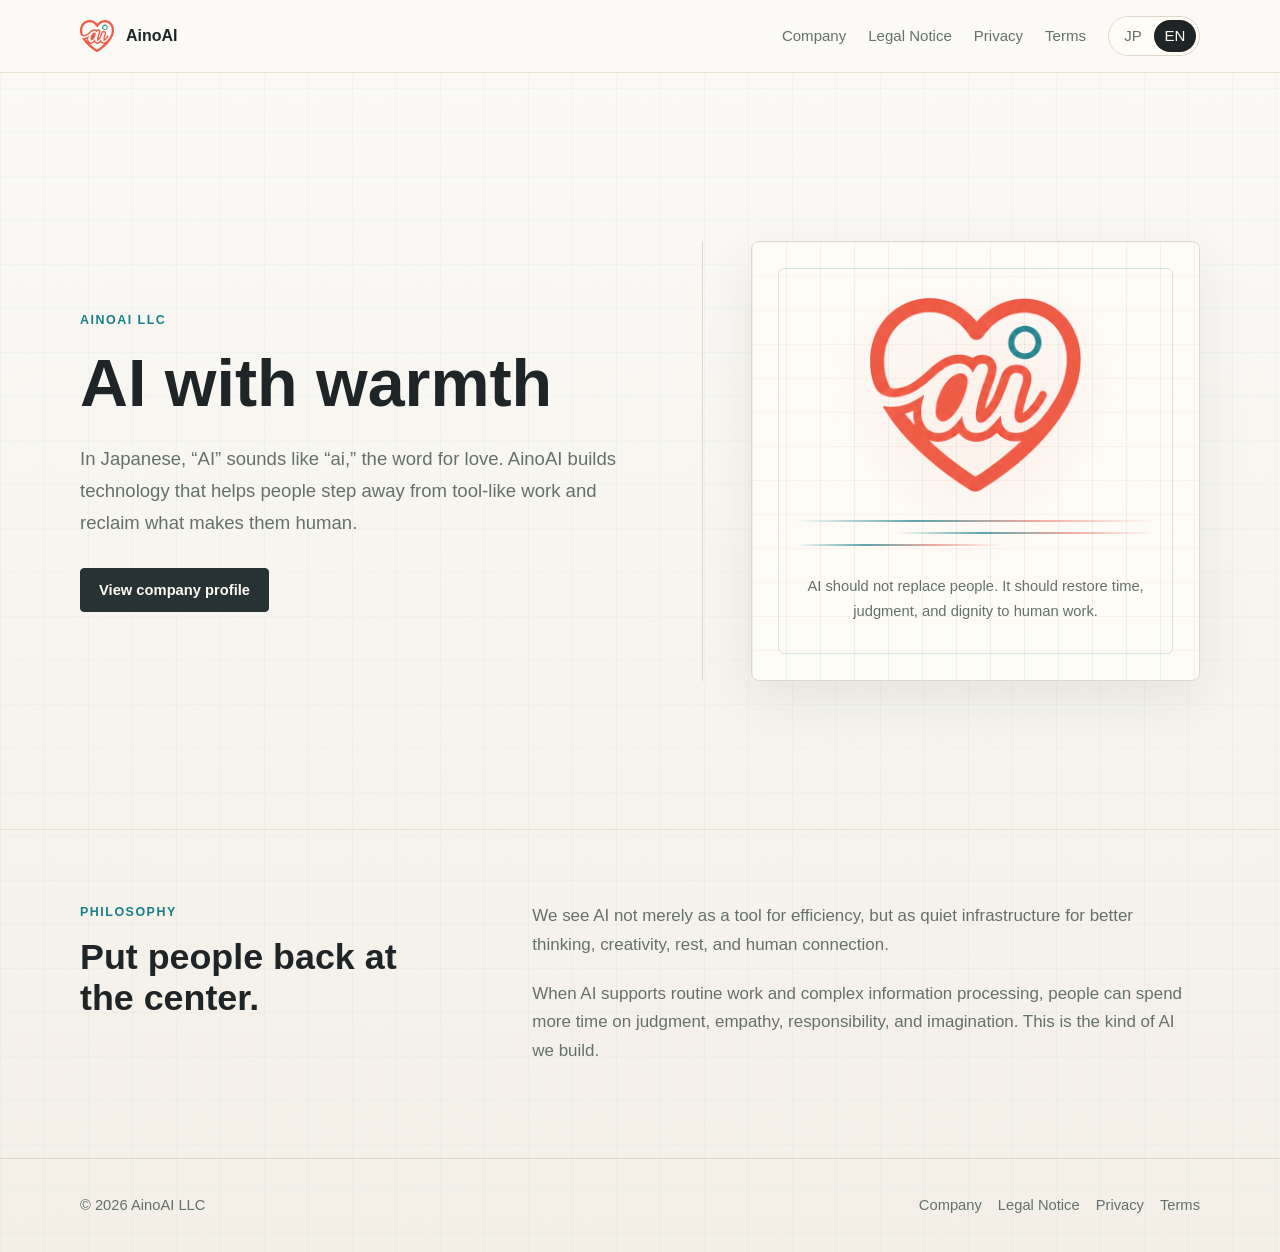
==== index.html @ 601f95ae "first commit" ====
<!doctype html>
<html lang="ja" data-lang="ja">
  <head>
    <meta charset="utf-8">
    <meta name="viewport" content="width=device-width, initial-scale=1">
    <title>AinoAI合同会社 | 愛のあるAI</title>
    <meta name="description" content="AinoAI合同会社は、愛とAIを軸に、人が人らしさを取り戻すためのAIソフトウェア、技術相談、自動化ソリューションを提供します。">
    <link rel="canonical" href="https://ainoai.co.jp/">
    <meta property="og:title" content="AinoAI合同会社">
    <meta property="og:description" content="日本語でAIは、愛に聞こえる。">
    <meta property="og:type" content="website">
    <meta property="og:url" content="https://ainoai.co.jp/">
    <link rel="icon" href="/favicon.ico" sizes="any">
    <link rel="icon" href="/favicon-32x32.png" type="image/png" sizes="32x32">
    <link rel="icon" href="/favicon-64x64.png" type="image/png" sizes="64x64">
    <link rel="apple-touch-icon" href="/apple-touch-icon.png">
    <link rel="stylesheet" href="/assets/css/site.css">
  </head>
  <body>
    <header class="site-header">
      <nav class="nav" aria-label="Primary navigation">
        <a class="brand" href="/">
          <img src="/assets/img/ainoai-logo.png" alt="">
          <span>AinoAI</span>
        </a>
        <div class="nav-links">
          <a href="/company/"><span class="ja">会社情報</span><span class="en">Company</span></a>
          <a href="/legal/"><span class="ja">特商法表記</span><span class="en">Legal Notice</span></a>
          <a href="/privacy/"><span class="ja">プライバシー</span><span class="en">Privacy</span></a>
          <a href="/legal/terms.html"><span class="ja">利用規約</span><span class="en">Terms</span></a>
          <div class="lang-toggle" aria-label="Language">
            <button type="button" data-set-lang="ja" aria-pressed="true">JP</button>
            <button type="button" data-set-lang="en" aria-pressed="false">EN</button>
          </div>
        </div>
      </nav>
    </header>

    <main>
      <section class="hero wrap">
        <div>
          <p class="eyebrow">AinoAI LLC</p>
          <h1>
            <span class="ja">愛のあるAI</span>
            <span class="en">AI with warmth</span>
          </h1>
          <p class="lead">
            <span class="ja">日本語でAIは、愛に聞こえる。AinoAIは、人が道具のように働く状態から離れ、人らしさを取り戻すための技術をつくります。</span>
            <span class="en">In Japanese, “AI” sounds like “ai,” the word for love. AinoAI builds technology that helps people step away from tool-like work and reclaim what makes them human.</span>
          </p>
          <div class="actions">
            <a class="button" href="/company/"><span class="ja">会社情報を見る</span><span class="en">View company profile</span></a>
          </div>
        </div>
        <div class="hero-visual" aria-hidden="true">
          <div class="signal-panel">
            <img class="hero-logo" src="/assets/img/ainoai-logo.png" alt="">
            <div class="signal-lines" aria-hidden="true">
              <span></span>
              <span></span>
              <span></span>
            </div>
            <p class="caption">
              <span class="ja">AIは人を置き換えるものではなく、人の時間、判断、尊厳を取り戻すためにある。</span>
              <span class="en">AI should not replace people. It should restore time, judgment, and dignity to human work.</span>
            </p>
          </div>
        </div>
      </section>

      <section class="section">
        <div class="wrap two-col">
          <div>
            <p class="eyebrow"><span class="ja">Philosophy</span><span class="en">Philosophy</span></p>
            <h2><span class="ja">人を中心に戻す。</span><span class="en">Put people back at the center.</span></h2>
          </div>
          <div class="copy">
            <p class="ja">私たちは、AIを効率化だけの道具としてではなく、人がよりよく考え、創造し、休み、人とつながるための土台として捉えています。</p>
            <p class="ja">定型作業や複雑な情報処理はAIが支え、人は意思決定、共感、責任、想像力に時間を使える。その状態を、AinoAIは「愛のあるAI」と呼びます。</p>
            <p class="en">We see AI not merely as a tool for efficiency, but as quiet infrastructure for better thinking, creativity, rest, and human connection.</p>
            <p class="en">When AI supports routine work and complex information processing, people can spend more time on judgment, empathy, responsibility, and imagination. This is the kind of AI we build.</p>
          </div>
        </div>
      </section>
    </main>

    <footer class="site-footer">
      <div class="wrap footer-inner">
        <span>&copy; <span data-year></span> AinoAI LLC</span>
        <div class="footer-links">
          <a href="/company/">Company</a>
          <a href="/legal/">Legal Notice</a>
          <a href="/privacy/">Privacy</a>
          <a href="/legal/terms.html">Terms</a>
        </div>
      </div>
    </footer>
    <script src="/assets/js/site.js"></script>
  </body>
</html>
---- assets/css/site.css ----
:root {
  --paper: #fbfaf7;
  --paper-2: #f2eee6;
  --ink: #1f2526;
  --muted: #65706d;
  --line: #ded8cb;
  --accent: #e55343;
  --accent-2: #16808a;
  --panel: rgba(255, 253, 248, 0.82);
  --shadow: 0 18px 54px rgba(24, 36, 38, 0.08);
  color-scheme: light;
  font-family: Inter, "Noto Sans JP", "Hiragino Kaku Gothic ProN", "Yu Gothic", Meiryo, sans-serif;
}

* {
  box-sizing: border-box;
}

html {
  scroll-behavior: smooth;
}

body {
  margin: 0;
  background:
    linear-gradient(90deg, rgba(22, 128, 138, 0.035) 1px, transparent 1px),
    linear-gradient(180deg, rgba(22, 128, 138, 0.03) 1px, transparent 1px),
    linear-gradient(180deg, rgba(251, 250, 247, 0.96), rgba(242, 238, 230, 0.9)),
    url("../img/paper-texture.svg");
  background-size: 44px 44px, 44px 44px, auto, 160px 160px;
  color: var(--ink);
  line-height: 1.7;
}

a {
  color: inherit;
  text-decoration: none;
}

a:hover {
  color: var(--accent);
}

.site-header {
  position: sticky;
  top: 0;
  z-index: 20;
  border-bottom: 1px solid rgba(229, 216, 198, 0.76);
  background: rgba(251, 250, 247, 0.88);
  backdrop-filter: blur(18px);
}

.nav {
  display: flex;
  align-items: center;
  justify-content: space-between;
  gap: 24px;
  width: min(1120px, calc(100% - 40px));
  min-height: 72px;
  margin: 0 auto;
}

.brand {
  display: inline-flex;
  align-items: center;
  gap: 12px;
  font-weight: 700;
  letter-spacing: 0;
}

.brand img {
  width: 34px;
  height: 34px;
  object-fit: contain;
}

.nav-links {
  display: flex;
  align-items: center;
  gap: 22px;
  color: var(--muted);
  font-size: 0.94rem;
}

.lang-toggle {
  display: inline-grid;
  grid-template-columns: 1fr 1fr;
  padding: 3px;
  border: 1px solid var(--line);
  border-radius: 999px;
  background: var(--panel);
}

.lang-toggle button {
  min-width: 42px;
  border: 0;
  border-radius: 999px;
  background: transparent;
  color: var(--muted);
  cursor: pointer;
  font: inherit;
  line-height: 1;
  padding: 8px 10px;
}

.lang-toggle button[aria-pressed="true"] {
  background: var(--ink);
  color: #fffaf3;
}

main {
  min-height: calc(100vh - 210px);
}

.wrap {
  width: min(1120px, calc(100% - 40px));
  margin: 0 auto;
}

.hero {
  display: grid;
  grid-template-columns: minmax(0, 1.05fr) minmax(300px, 0.95fr);
  gap: clamp(34px, 6vw, 72px);
  align-items: center;
  min-height: calc(92vh - 72px);
  padding: 64px 0 44px;
}

.eyebrow {
  margin: 0 0 14px;
  color: var(--accent-2);
  font-size: 0.78rem;
  font-weight: 700;
  letter-spacing: 0.12em;
  text-transform: uppercase;
}

h1,
h2,
h3 {
  margin: 0;
  line-height: 1.15;
  letter-spacing: 0;
}

h1 {
  max-width: 700px;
  font-size: clamp(2.15rem, 5.2vw, 4.15rem);
  font-weight: 720;
}

h2 {
  font-size: clamp(1.45rem, 2.8vw, 2.35rem);
}

h3 {
  font-size: 1.2rem;
}

.lead {
  max-width: 700px;
  margin: 22px 0 0;
  color: var(--muted);
  font-size: clamp(1rem, 1.45vw, 1.16rem);
}

.actions {
  display: flex;
  flex-wrap: wrap;
  gap: 12px;
  margin-top: 30px;
}

.button {
  display: inline-flex;
  align-items: center;
  justify-content: center;
  min-height: 44px;
  border: 1px solid #263234;
  border-radius: 4px;
  padding: 0 18px;
  background: #263234;
  color: #fffaf3;
  font-size: 0.92rem;
  font-weight: 700;
}

.button.secondary {
  border-color: var(--line);
  background: var(--panel);
  color: var(--ink);
}

.hero-visual {
  position: relative;
  min-height: 440px;
  border-left: 1px solid var(--line);
  padding-left: clamp(24px, 4vw, 48px);
}

.signal-panel {
  position: relative;
  display: grid;
  align-content: center;
  gap: 28px;
  min-height: 440px;
  border: 1px solid var(--line);
  border-radius: 8px;
  background:
    linear-gradient(90deg, rgba(22, 128, 138, 0.08) 1px, transparent 1px),
    linear-gradient(180deg, rgba(229, 83, 67, 0.055) 1px, transparent 1px),
    var(--panel);
  background-size: 34px 34px, 34px 34px, auto;
  box-shadow: var(--shadow);
  overflow: hidden;
  padding: clamp(28px, 4vw, 42px);
}

.signal-panel::before {
  content: "";
  position: absolute;
  inset: 26px;
  border: 1px solid rgba(22, 128, 138, 0.18);
  border-radius: 6px;
  pointer-events: none;
}

.hero-logo {
  position: relative;
  z-index: 1;
  width: min(58%, 230px);
  height: auto;
  margin: 0 auto;
  filter: drop-shadow(0 18px 32px rgba(229, 83, 67, 0.12));
}

.signal-lines {
  position: relative;
  z-index: 1;
  display: grid;
  gap: 10px;
  width: min(100%, 360px);
  margin: 0 auto;
}

.signal-lines span {
  display: block;
  height: 2px;
  border-radius: 999px;
  background: linear-gradient(90deg, transparent, rgba(22, 128, 138, 0.7), rgba(229, 83, 67, 0.48), transparent);
}

.signal-lines span:nth-child(2) {
  width: 72%;
  margin-left: auto;
}

.signal-lines span:nth-child(3) {
  width: 58%;
}

.caption {
  position: relative;
  z-index: 1;
  max-width: 360px;
  margin: 0 auto;
  color: var(--muted);
  font-size: 0.92rem;
  text-align: center;
}

.section {
  padding: 72px 0;
  border-top: 1px solid rgba(229, 216, 198, 0.72);
}

.two-col {
  display: grid;
  grid-template-columns: minmax(220px, 0.72fr) minmax(0, 1.28fr);
  gap: clamp(32px, 6vw, 78px);
}

.copy p {
  margin: 0 0 20px;
  color: var(--muted);
  font-size: 1.06rem;
}

.info-table {
  width: 100%;
  border-collapse: collapse;
  overflow: hidden;
  border: 1px solid var(--line);
  border-radius: 8px;
  background: rgba(255, 253, 248, 0.74);
}

.info-table th,
.info-table td {
  border-bottom: 1px solid var(--line);
  padding: 18px 20px;
  text-align: left;
  vertical-align: top;
}

.info-table th {
  width: 32%;
  color: var(--accent-2);
  font-weight: 700;
}

.info-table tr:last-child th,
.info-table tr:last-child td {
  border-bottom: 0;
}

.legal-page {
  padding: 58px 0 88px;
}

.legal-head {
  max-width: 840px;
  margin-bottom: 34px;
}

.legal-page h1 {
  font-size: clamp(1.85rem, 3vw, 2.65rem);
}

.legal-page h2 {
  font-size: clamp(1.05rem, 1.7vw, 1.32rem);
}

.legal-grid {
  display: grid;
  gap: 20px;
}

.legal-block {
  border-top: 1px solid var(--line);
  padding-top: 20px;
}

.legal-block p,
.legal-block li {
  color: var(--muted);
  font-size: 0.96rem;
}

.legal-block ul {
  margin: 12px 0 0;
  padding-left: 1.2rem;
}

.terms-article {
  max-width: 920px;
}

.terms-article .legal-block {
  padding-bottom: 4px;
}

.terms-article p {
  margin: 10px 0 0;
}

.mail-image {
  display: inline-block;
  width: 178px;
  max-width: 100%;
  height: auto;
  vertical-align: middle;
}

.site-footer {
  border-top: 1px solid var(--line);
  padding: 34px 0;
  color: var(--muted);
  font-size: 0.92rem;
}

.footer-inner {
  display: flex;
  justify-content: space-between;
  gap: 20px;
}

.footer-links {
  display: flex;
  flex-wrap: wrap;
  gap: 16px;
}

[data-lang="en"] .ja,
[data-lang="ja"] .en {
  display: none;
}

@media (max-width: 820px) {
  .nav {
    align-items: flex-start;
    flex-direction: column;
    gap: 14px;
    padding: 16px 0;
  }

  .nav-links {
    width: 100%;
    flex-wrap: wrap;
    gap: 14px;
  }

  .hero,
  .two-col {
    grid-template-columns: 1fr;
  }

  .hero {
    min-height: auto;
    padding-top: 54px;
  }

  .hero-visual {
    min-height: 0;
    border-left: 0;
    padding-left: 0;
  }

  .signal-panel {
    min-height: 360px;
  }

  .footer-inner {
    flex-direction: column;
  }

  .info-table th,
  .info-table td {
    display: block;
    width: 100%;
  }

  .info-table th {
    padding-bottom: 4px;
  }

  .info-table td {
    padding-top: 4px;
  }
}

@media (max-width: 520px) {
  .wrap,
  .nav {
    width: min(100% - 28px, 1120px);
  }

  h1 {
    font-size: clamp(2rem, 11vw, 3rem);
  }

  .section {
    padding: 64px 0;
  }
}
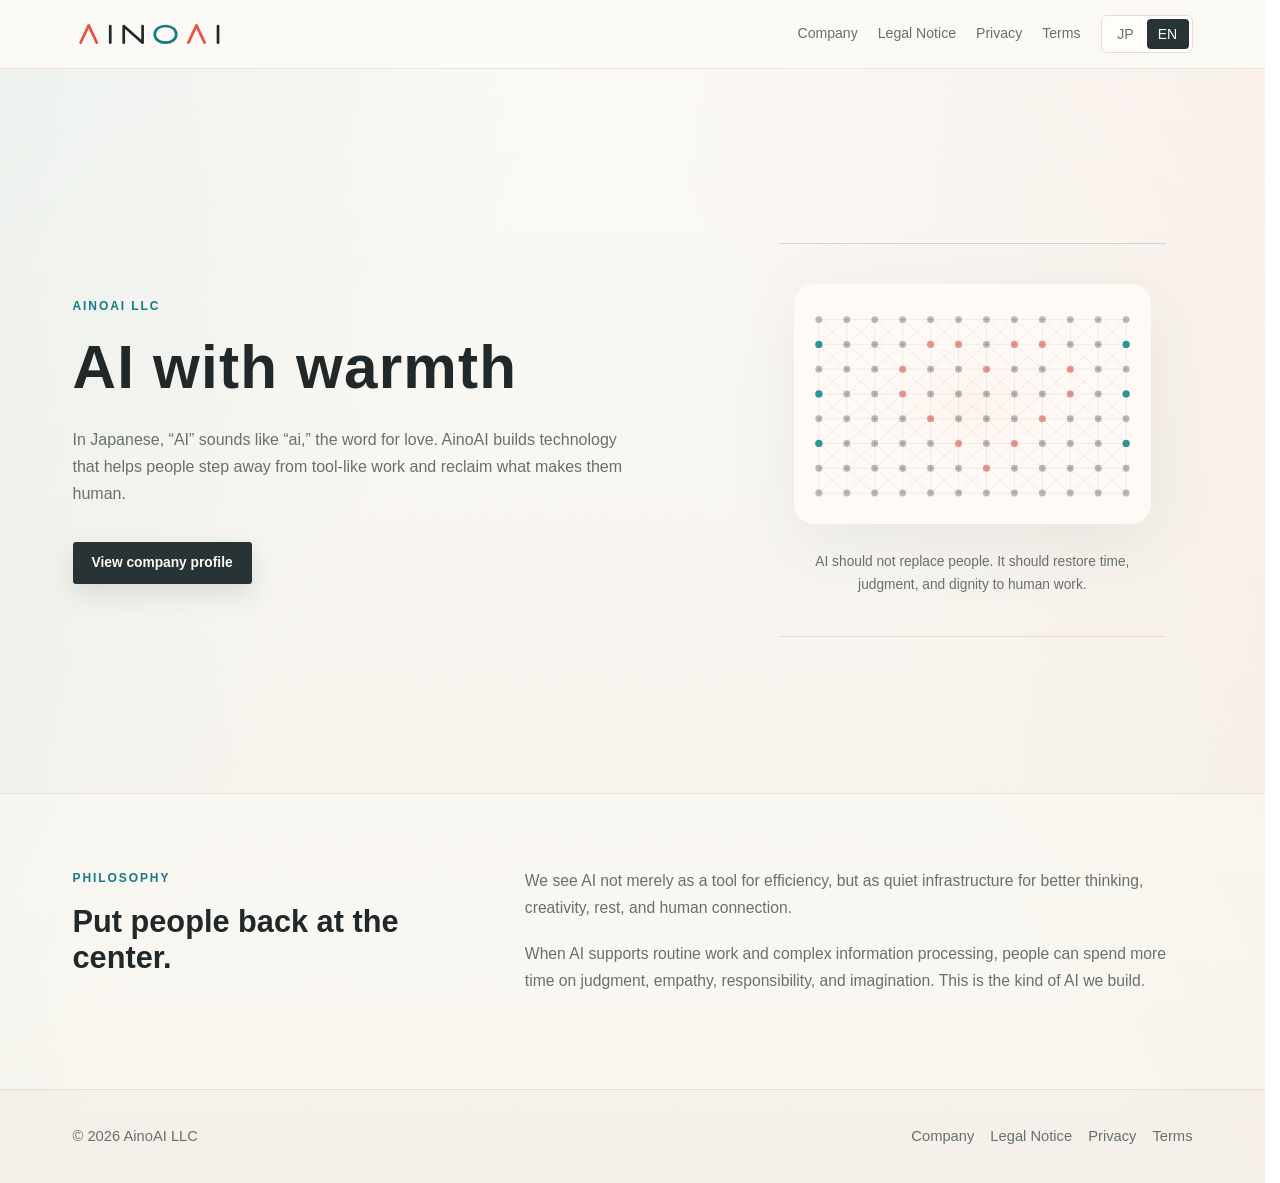
==== commit 02acf7ab: "Refine AinoAI site visuals" ====
--- a/index.html
+++ b/index.html
@@ -20,8 +20,7 @@
     <header class="site-header">
       <nav class="nav" aria-label="Primary navigation">
         <a class="brand" href="/">
-          <img src="/assets/img/ainoai-logo.png" alt="">
-          <span>AinoAI</span>
+          <img src="/assets/img/ainoai-wordmark.svg" alt="AinoAI">
         </a>
         <div class="nav-links">
           <a href="/company/"><span class="ja">会社情報</span><span class="en">Company</span></a>
@@ -54,12 +53,7 @@
         </div>
         <div class="hero-visual" aria-hidden="true">
           <div class="signal-panel">
-            <img class="hero-logo" src="/assets/img/ainoai-logo.png" alt="">
-            <div class="signal-lines" aria-hidden="true">
-              <span></span>
-              <span></span>
-              <span></span>
-            </div>
+            <img class="neural-heart" src="/assets/img/neural-heart-matrix.svg" alt="">
             <p class="caption">
               <span class="ja">AIは人を置き換えるものではなく、人の時間、判断、尊厳を取り戻すためにある。</span>
               <span class="en">AI should not replace people. It should restore time, judgment, and dignity to human work.</span>
--- a/assets/css/site.css
+++ b/assets/css/site.css
@@ -1,13 +1,13 @@
 :root {
-  --paper: #fbfaf7;
-  --paper-2: #f2eee6;
-  --ink: #1f2526;
-  --muted: #65706d;
-  --line: #ded8cb;
+  --paper: #fbfaf6;
+  --paper-2: #f4f0e9;
+  --ink: #202829;
+  --muted: #66716f;
+  --line: #e5ddd0;
   --accent: #e55343;
-  --accent-2: #16808a;
-  --panel: rgba(255, 253, 248, 0.82);
-  --shadow: 0 18px 54px rgba(24, 36, 38, 0.08);
+  --accent-2: #167b82;
+  --panel: rgba(255, 254, 250, 0.78);
+  --shadow: 0 22px 60px rgba(33, 43, 44, 0.07);
   color-scheme: light;
   font-family: Inter, "Noto Sans JP", "Hiragino Kaku Gothic ProN", "Yu Gothic", Meiryo, sans-serif;
 }
@@ -17,17 +17,19 @@
 }
 
 html {
+  overflow-y: scroll;
+  scrollbar-gutter: stable;
   scroll-behavior: smooth;
 }
 
 body {
   margin: 0;
   background:
-    linear-gradient(90deg, rgba(22, 128, 138, 0.035) 1px, transparent 1px),
-    linear-gradient(180deg, rgba(22, 128, 138, 0.03) 1px, transparent 1px),
-    linear-gradient(180deg, rgba(251, 250, 247, 0.96), rgba(242, 238, 230, 0.9)),
+    linear-gradient(115deg, rgba(22, 123, 130, 0.06), transparent 34%),
+    linear-gradient(245deg, rgba(229, 83, 67, 0.055), transparent 38%),
+    linear-gradient(180deg, rgba(251, 250, 246, 0.98), rgba(244, 240, 233, 0.92)),
     url("../img/paper-texture.svg");
-  background-size: 44px 44px, 44px 44px, auto, 160px 160px;
+  background-size: auto, auto, auto, 160px 160px;
   color: var(--ink);
   line-height: 1.7;
 }
@@ -45,9 +47,9 @@
   position: sticky;
   top: 0;
   z-index: 20;
-  border-bottom: 1px solid rgba(229, 216, 198, 0.76);
-  background: rgba(251, 250, 247, 0.88);
-  backdrop-filter: blur(18px);
+  border-bottom: 1px solid rgba(229, 221, 208, 0.72);
+  background: rgba(251, 250, 246, 0.9);
+  backdrop-filter: blur(22px);
 }
 
 .nav {
@@ -56,7 +58,7 @@
   justify-content: space-between;
   gap: 24px;
   width: min(1120px, calc(100% - 40px));
-  min-height: 72px;
+  min-height: 68px;
   margin: 0 auto;
 }
 
@@ -64,22 +66,22 @@
   display: inline-flex;
   align-items: center;
   gap: 12px;
-  font-weight: 700;
+  font-weight: 680;
   letter-spacing: 0;
 }
 
 .brand img {
-  width: 34px;
-  height: 34px;
+  width: 154px;
+  height: auto;
   object-fit: contain;
 }
 
 .nav-links {
   display: flex;
   align-items: center;
-  gap: 22px;
-  color: var(--muted);
-  font-size: 0.94rem;
+  gap: 20px;
+  color: var(--muted);
+  font-size: 0.88rem;
 }
 
 .lang-toggle {
@@ -87,14 +89,14 @@
   grid-template-columns: 1fr 1fr;
   padding: 3px;
   border: 1px solid var(--line);
-  border-radius: 999px;
+  border-radius: 6px;
   background: var(--panel);
 }
 
 .lang-toggle button {
   min-width: 42px;
   border: 0;
-  border-radius: 999px;
+  border-radius: 4px;
   background: transparent;
   color: var(--muted);
   cursor: pointer;
@@ -104,7 +106,7 @@
 }
 
 .lang-toggle button[aria-pressed="true"] {
-  background: var(--ink);
+  background: #273334;
   color: #fffaf3;
 }
 
@@ -119,19 +121,19 @@
 
 .hero {
   display: grid;
-  grid-template-columns: minmax(0, 1.05fr) minmax(300px, 0.95fr);
-  gap: clamp(34px, 6vw, 72px);
+  grid-template-columns: minmax(0, 1fr) minmax(280px, 0.82fr);
+  gap: clamp(42px, 7vw, 92px);
   align-items: center;
-  min-height: calc(92vh - 72px);
-  padding: 64px 0 44px;
+  min-height: calc(88vh - 68px);
+  padding: 74px 0 56px;
 }
 
 .eyebrow {
-  margin: 0 0 14px;
+  margin: 0 0 16px;
   color: var(--accent-2);
-  font-size: 0.78rem;
+  font-size: 0.75rem;
   font-weight: 700;
-  letter-spacing: 0.12em;
+  letter-spacing: 0.16em;
   text-transform: uppercase;
 }
 
@@ -144,13 +146,15 @@
 }
 
 h1 {
-  max-width: 700px;
-  font-size: clamp(2.15rem, 5.2vw, 4.15rem);
-  font-weight: 720;
+  max-width: 620px;
+  font-size: clamp(2.35rem, 4.7vw, 3.85rem);
+  font-weight: 650;
+  letter-spacing: 0.02em;
 }
 
 h2 {
-  font-size: clamp(1.45rem, 2.8vw, 2.35rem);
+  font-size: clamp(1.35rem, 2.4vw, 2.05rem);
+  font-weight: 620;
 }
 
 h3 {
@@ -158,31 +162,40 @@
 }
 
 .lead {
-  max-width: 700px;
-  margin: 22px 0 0;
-  color: var(--muted);
-  font-size: clamp(1rem, 1.45vw, 1.16rem);
+  max-width: 640px;
+  margin: 24px 0 0;
+  color: var(--muted);
+  font-size: clamp(0.98rem, 1.25vw, 1.08rem);
 }
 
 .actions {
   display: flex;
   flex-wrap: wrap;
   gap: 12px;
-  margin-top: 30px;
+  margin-top: 34px;
 }
 
 .button {
   display: inline-flex;
   align-items: center;
   justify-content: center;
-  min-height: 44px;
-  border: 1px solid #263234;
-  border-radius: 4px;
+  min-height: 42px;
+  border: 1px solid rgba(39, 51, 52, 0.88);
+  border-radius: 3px;
   padding: 0 18px;
-  background: #263234;
+  background: #273334;
   color: #fffaf3;
-  font-size: 0.92rem;
-  font-weight: 700;
+  font-size: 0.86rem;
+  font-weight: 680;
+  box-shadow: 0 10px 26px rgba(39, 51, 52, 0.12);
+  transition: transform 160ms ease, box-shadow 160ms ease, background 160ms ease;
+}
+
+.button:hover {
+  color: #fffaf3;
+  background: #182223;
+  box-shadow: 0 14px 32px rgba(39, 51, 52, 0.16);
+  transform: translateY(-1px);
 }
 
 .button.secondary {
@@ -193,85 +206,53 @@
 
 .hero-visual {
   position: relative;
-  min-height: 440px;
-  border-left: 1px solid var(--line);
-  padding-left: clamp(24px, 4vw, 48px);
+  min-height: 430px;
+  padding-left: clamp(10px, 2vw, 24px);
 }
 
 .signal-panel {
   position: relative;
   display: grid;
   align-content: center;
-  gap: 28px;
-  min-height: 440px;
-  border: 1px solid var(--line);
-  border-radius: 8px;
-  background:
-    linear-gradient(90deg, rgba(22, 128, 138, 0.08) 1px, transparent 1px),
-    linear-gradient(180deg, rgba(229, 83, 67, 0.055) 1px, transparent 1px),
-    var(--panel);
-  background-size: 34px 34px, 34px 34px, auto;
-  box-shadow: var(--shadow);
-  overflow: hidden;
+  gap: 26px;
+  min-height: 430px;
+  background: transparent;
+  overflow: visible;
   padding: clamp(28px, 4vw, 42px);
 }
 
 .signal-panel::before {
   content: "";
   position: absolute;
-  inset: 26px;
-  border: 1px solid rgba(22, 128, 138, 0.18);
-  border-radius: 6px;
+  inset: 18px 6%;
+  border-top: 1px solid rgba(22, 123, 130, 0.2);
+  border-bottom: 1px solid rgba(229, 83, 67, 0.16);
   pointer-events: none;
 }
 
-.hero-logo {
+.neural-heart {
   position: relative;
   z-index: 1;
-  width: min(58%, 230px);
+  width: min(100%, 390px);
   height: auto;
   margin: 0 auto;
-  filter: drop-shadow(0 18px 32px rgba(229, 83, 67, 0.12));
-}
-
-.signal-lines {
-  position: relative;
-  z-index: 1;
-  display: grid;
-  gap: 10px;
-  width: min(100%, 360px);
-  margin: 0 auto;
-}
-
-.signal-lines span {
-  display: block;
-  height: 2px;
-  border-radius: 999px;
-  background: linear-gradient(90deg, transparent, rgba(22, 128, 138, 0.7), rgba(229, 83, 67, 0.48), transparent);
-}
-
-.signal-lines span:nth-child(2) {
-  width: 72%;
-  margin-left: auto;
-}
-
-.signal-lines span:nth-child(3) {
-  width: 58%;
+  filter: drop-shadow(0 18px 34px rgba(32, 40, 41, 0.07));
 }
 
 .caption {
   position: relative;
   z-index: 1;
-  max-width: 360px;
+  max-width: 340px;
   margin: 0 auto;
   color: var(--muted);
-  font-size: 0.92rem;
+  font-size: 0.86rem;
   text-align: center;
 }
 
 .section {
-  padding: 72px 0;
-  border-top: 1px solid rgba(229, 216, 198, 0.72);
+  padding: 74px 0;
+  border-top: 1px solid rgba(229, 221, 208, 0.72);
+  background: rgba(255, 254, 250, 0.34);
 }
 
 .two-col {
@@ -283,22 +264,23 @@
 .copy p {
   margin: 0 0 20px;
   color: var(--muted);
-  font-size: 1.06rem;
+  font-size: 0.98rem;
 }
 
 .info-table {
   width: 100%;
   border-collapse: collapse;
   overflow: hidden;
-  border: 1px solid var(--line);
-  border-radius: 8px;
-  background: rgba(255, 253, 248, 0.74);
+  border: 1px solid rgba(229, 221, 208, 0.9);
+  border-radius: 2px;
+  background: rgba(255, 254, 250, 0.68);
+  box-shadow: 0 16px 42px rgba(33, 43, 44, 0.04);
 }
 
 .info-table th,
 .info-table td {
-  border-bottom: 1px solid var(--line);
-  padding: 18px 20px;
+  border-bottom: 1px solid rgba(229, 221, 208, 0.9);
+  padding: 16px 20px;
   text-align: left;
   vertical-align: top;
 }
@@ -306,7 +288,8 @@
 .info-table th {
   width: 32%;
   color: var(--accent-2);
-  font-weight: 700;
+  font-size: 0.88rem;
+  font-weight: 680;
 }
 
 .info-table tr:last-child th,
@@ -324,11 +307,11 @@
 }
 
 .legal-page h1 {
-  font-size: clamp(1.85rem, 3vw, 2.65rem);
+  font-size: clamp(1.72rem, 2.7vw, 2.38rem);
 }
 
 .legal-page h2 {
-  font-size: clamp(1.05rem, 1.7vw, 1.32rem);
+  font-size: clamp(1rem, 1.55vw, 1.2rem);
 }
 
 .legal-grid {
@@ -337,14 +320,14 @@
 }
 
 .legal-block {
-  border-top: 1px solid var(--line);
-  padding-top: 20px;
+  border-top: 1px solid rgba(229, 221, 208, 0.9);
+  padding-top: 18px;
 }
 
 .legal-block p,
 .legal-block li {
   color: var(--muted);
-  font-size: 0.96rem;
+  font-size: 0.93rem;
 }
 
 .legal-block ul {
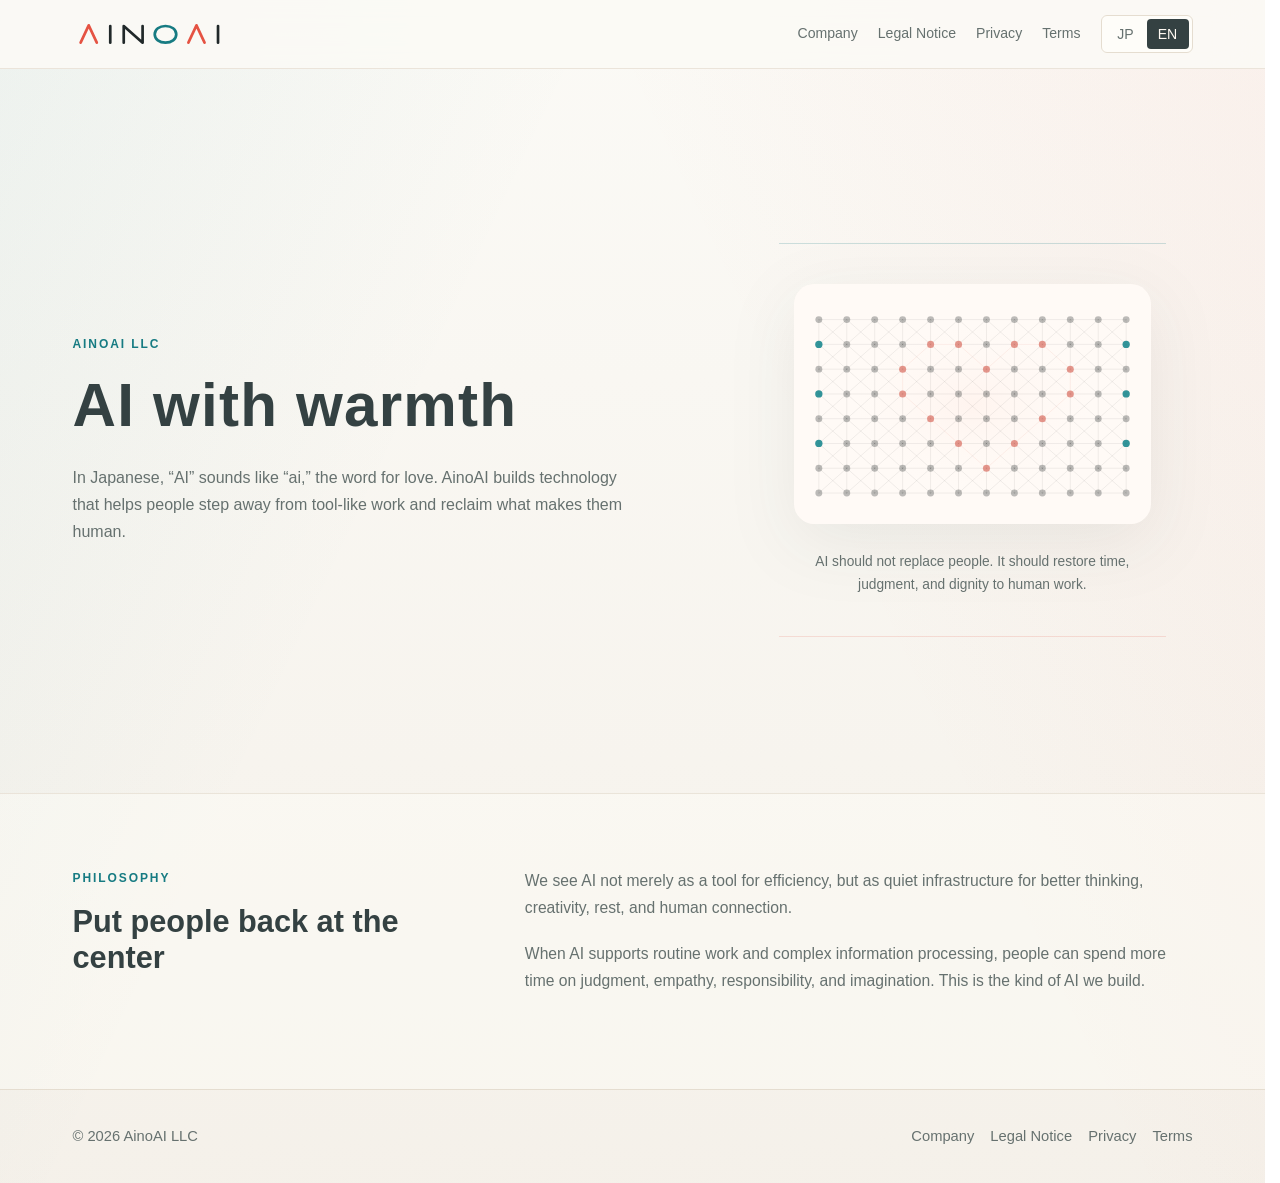
==== commit ebe092b1: "new-style" ====
--- a/index.html
+++ b/index.html
@@ -14,13 +14,13 @@
     <link rel="icon" href="/favicon-32x32.png" type="image/png" sizes="32x32">
     <link rel="icon" href="/favicon-64x64.png" type="image/png" sizes="64x64">
     <link rel="apple-touch-icon" href="/apple-touch-icon.png">
-    <link rel="stylesheet" href="/assets/css/site.css">
+    <link rel="stylesheet" href="/assets/css/site.css?v=20260601a">
   </head>
-  <body>
+  <body class="home-page">
     <header class="site-header">
       <nav class="nav" aria-label="Primary navigation">
         <a class="brand" href="/">
-          <img src="/assets/img/ainoai-wordmark.svg" alt="AinoAI">
+          <img class="brand-wordmark" src="/assets/img/ainoai-wordmark.svg" alt="AinoAI">
         </a>
         <div class="nav-links">
           <a href="/company/"><span class="ja">会社情報</span><span class="en">Company</span></a>
@@ -47,9 +47,6 @@
             <span class="ja">日本語でAIは、愛に聞こえる。AinoAIは、人が道具のように働く状態から離れ、人らしさを取り戻すための技術をつくります。</span>
             <span class="en">In Japanese, “AI” sounds like “ai,” the word for love. AinoAI builds technology that helps people step away from tool-like work and reclaim what makes them human.</span>
           </p>
-          <div class="actions">
-            <a class="button" href="/company/"><span class="ja">会社情報を見る</span><span class="en">View company profile</span></a>
-          </div>
         </div>
         <div class="hero-visual" aria-hidden="true">
           <div class="signal-panel">
@@ -66,7 +63,7 @@
         <div class="wrap two-col">
           <div>
             <p class="eyebrow"><span class="ja">Philosophy</span><span class="en">Philosophy</span></p>
-            <h2><span class="ja">人を中心に戻す。</span><span class="en">Put people back at the center.</span></h2>
+            <h2><span class="ja">人を中心に戻す</span><span class="en">Put people back at the center</span></h2>
           </div>
           <div class="copy">
             <p class="ja">私たちは、AIを効率化だけの道具としてではなく、人がよりよく考え、創造し、休み、人とつながるための土台として捉えています。</p>
--- a/assets/css/site.css
+++ b/assets/css/site.css
@@ -2,6 +2,7 @@
   --paper: #fbfaf6;
   --paper-2: #f4f0e9;
   --ink: #202829;
+  --ink-soft: #344142;
   --muted: #66716f;
   --line: #e5ddd0;
   --accent: #e55343;
@@ -65,12 +66,12 @@
 .brand {
   display: inline-flex;
   align-items: center;
-  gap: 12px;
+  gap: 10px;
   font-weight: 680;
   letter-spacing: 0;
 }
 
-.brand img {
+.brand .brand-wordmark {
   width: 154px;
   height: auto;
   object-fit: contain;
@@ -106,7 +107,7 @@
 }
 
 .lang-toggle button[aria-pressed="true"] {
-  background: #273334;
+  background: var(--ink-soft);
   color: #fffaf3;
 }
 
@@ -152,6 +153,11 @@
   letter-spacing: 0.02em;
 }
 
+.home-page .hero h1,
+.home-page .section h2 {
+  color: var(--ink-soft);
+}
+
 h2 {
   font-size: clamp(1.35rem, 2.4vw, 2.05rem);
   font-weight: 620;
@@ -166,42 +172,6 @@
   margin: 24px 0 0;
   color: var(--muted);
   font-size: clamp(0.98rem, 1.25vw, 1.08rem);
-}
-
-.actions {
-  display: flex;
-  flex-wrap: wrap;
-  gap: 12px;
-  margin-top: 34px;
-}
-
-.button {
-  display: inline-flex;
-  align-items: center;
-  justify-content: center;
-  min-height: 42px;
-  border: 1px solid rgba(39, 51, 52, 0.88);
-  border-radius: 3px;
-  padding: 0 18px;
-  background: #273334;
-  color: #fffaf3;
-  font-size: 0.86rem;
-  font-weight: 680;
-  box-shadow: 0 10px 26px rgba(39, 51, 52, 0.12);
-  transition: transform 160ms ease, box-shadow 160ms ease, background 160ms ease;
-}
-
-.button:hover {
-  color: #fffaf3;
-  background: #182223;
-  box-shadow: 0 14px 32px rgba(39, 51, 52, 0.16);
-  transform: translateY(-1px);
-}
-
-.button.secondary {
-  border-color: var(--line);
-  background: var(--panel);
-  color: var(--ink);
 }
 
 .hero-visual {
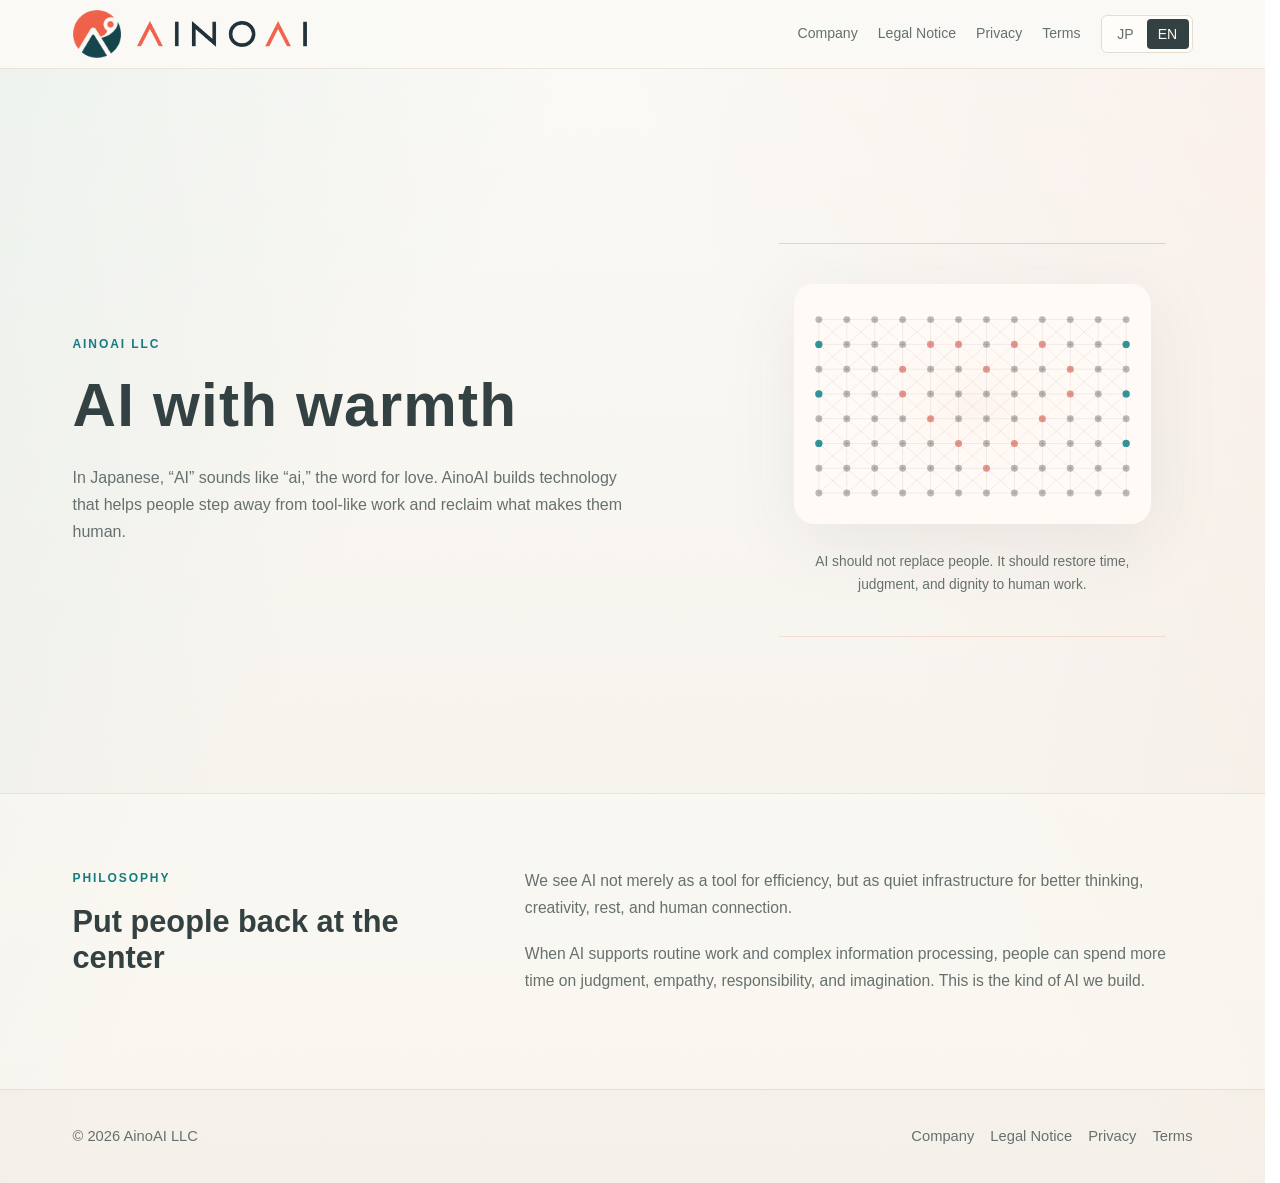
==== commit c82d3593: "fix new style" ====
--- a/index.html
+++ b/index.html
@@ -14,13 +14,12 @@
     <link rel="icon" href="/favicon-32x32.png" type="image/png" sizes="32x32">
     <link rel="icon" href="/favicon-64x64.png" type="image/png" sizes="64x64">
     <link rel="apple-touch-icon" href="/apple-touch-icon.png">
-    <link rel="stylesheet" href="/assets/css/site.css?v=20260601a">
+    <link rel="stylesheet" href="/assets/css/site.css?v=20260603a">
   </head>
   <body class="home-page">
     <header class="site-header">
       <nav class="nav" aria-label="Primary navigation">
-        <a class="brand" href="/">
-          <img class="brand-wordmark" src="/assets/img/ainoai-wordmark.svg" alt="AinoAI">
+        <a class="brand" href="/"><img class="brand-icon" src="/assets/img/ainoai-icon.png" alt=""><img class="brand-wordmark" src="/assets/img/ainoai-wordmark.png" alt="AinoAI">
         </a>
         <div class="nav-links">
           <a href="/company/"><span class="ja">会社情報</span><span class="en">Company</span></a>
--- a/assets/css/site.css
+++ b/assets/css/site.css
@@ -66,13 +66,19 @@
 .brand {
   display: inline-flex;
   align-items: center;
-  gap: 10px;
+  gap: 16px;
   font-weight: 680;
   letter-spacing: 0;
 }
 
+.brand .brand-icon {
+  width: 48px;
+  height: 48px;
+  object-fit: contain;
+}
+
 .brand .brand-wordmark {
-  width: 154px;
+  width: 170px;
   height: auto;
   object-fit: contain;
 }
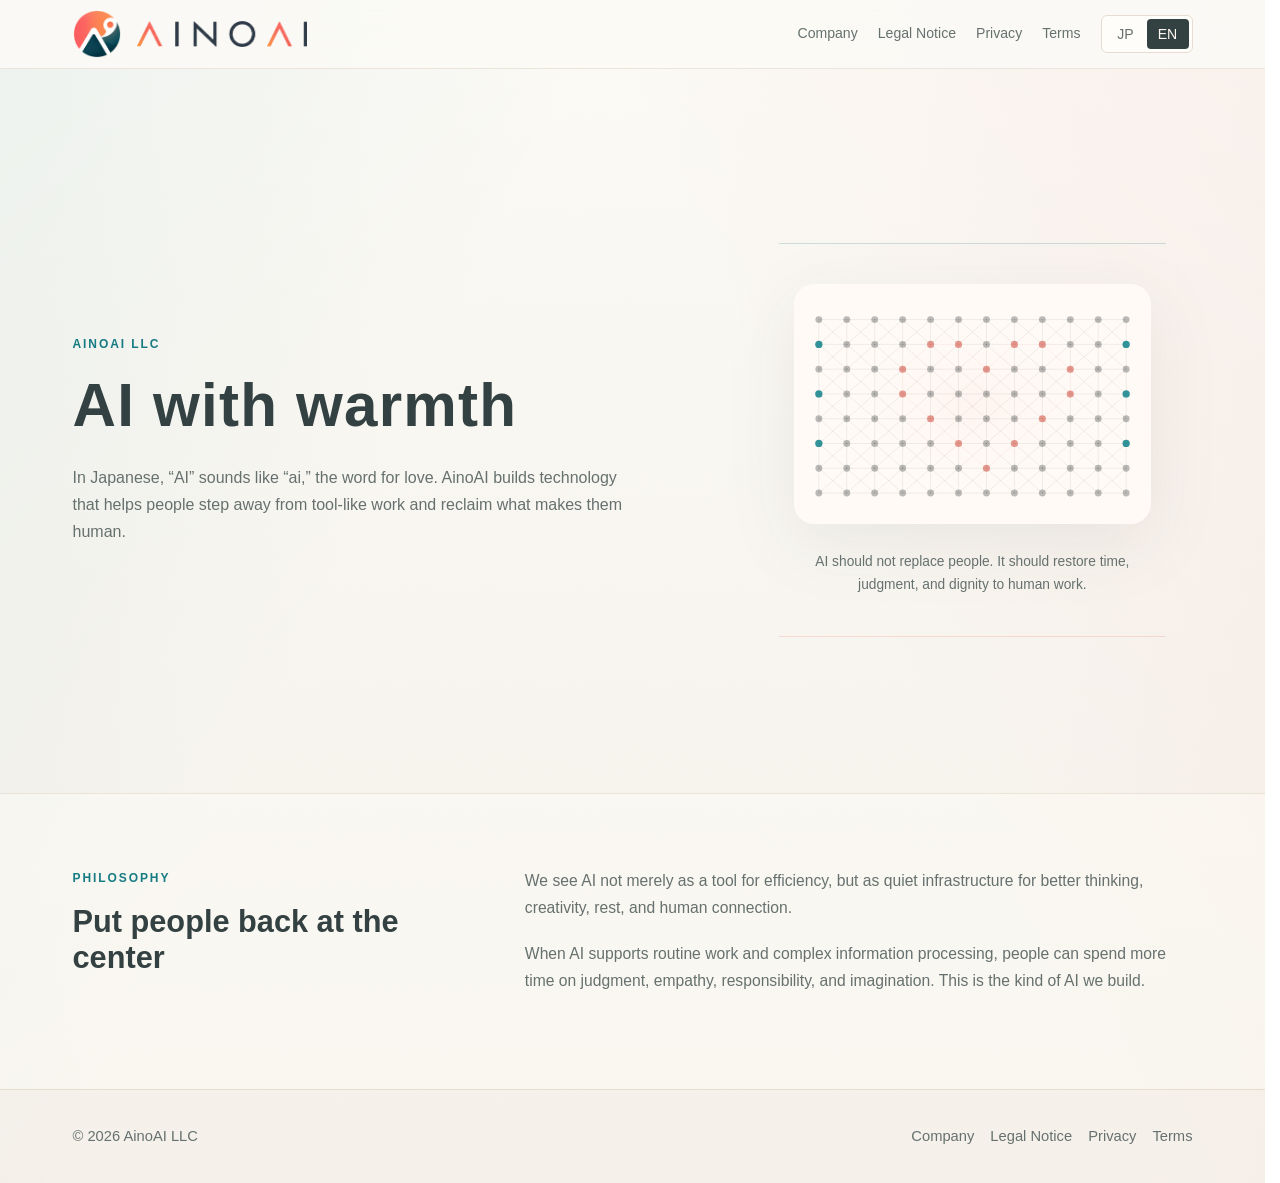
==== commit 4aa7f518: "Refresh AinoAI brand assets" ====
--- a/index.html
+++ b/index.html
@@ -10,16 +10,16 @@
     <meta property="og:description" content="日本語でAIは、愛に聞こえる。">
     <meta property="og:type" content="website">
     <meta property="og:url" content="https://ainoai.co.jp/">
-    <link rel="icon" href="/favicon.ico" sizes="any">
-    <link rel="icon" href="/favicon-32x32.png" type="image/png" sizes="32x32">
-    <link rel="icon" href="/favicon-64x64.png" type="image/png" sizes="64x64">
-    <link rel="apple-touch-icon" href="/apple-touch-icon.png">
-    <link rel="stylesheet" href="/assets/css/site.css?v=20260603a">
+    <link rel="icon" href="/favicon.ico?v=20260704" sizes="any">
+    <link rel="icon" href="/favicon-32x32.png?v=20260704" type="image/png" sizes="32x32">
+    <link rel="icon" href="/favicon-64x64.png?v=20260704" type="image/png" sizes="64x64">
+    <link rel="apple-touch-icon" href="/apple-touch-icon.png?v=20260704">
+    <link rel="stylesheet" href="/assets/css/site.css?v=20260704">
   </head>
   <body class="home-page">
     <header class="site-header">
       <nav class="nav" aria-label="Primary navigation">
-        <a class="brand" href="/"><img class="brand-icon" src="/assets/img/ainoai-icon.png" alt=""><img class="brand-wordmark" src="/assets/img/ainoai-wordmark.png" alt="AinoAI">
+        <a class="brand" href="/"><img class="brand-icon" src="/assets/img/ainoai-icon.png?v=20260704" alt=""><img class="brand-wordmark" src="/assets/img/ainoai-wordmark.png?v=20260704" alt="AinoAI">
         </a>
         <div class="nav-links">
           <a href="/company/"><span class="ja">会社情報</span><span class="en">Company</span></a>
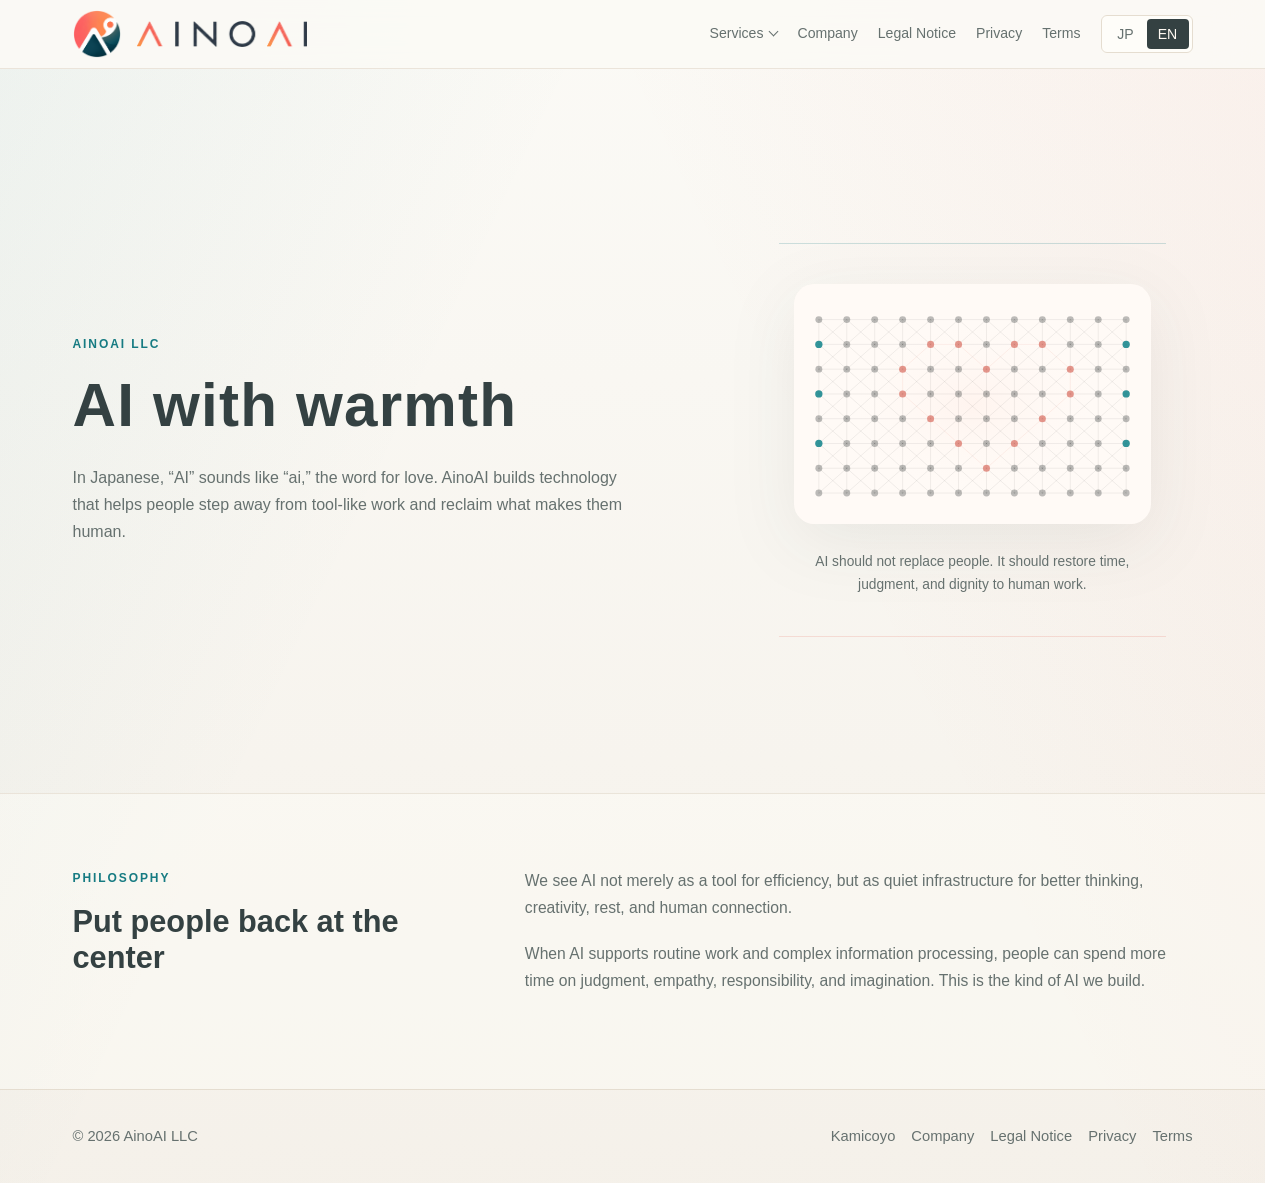
==== commit 49724e0a: "Add サービス menu with Kamicoyo product and support pages - Header gets a サービス dropdown (<details>, clos" ====
--- a/index.html
+++ b/index.html
@@ -14,7 +14,7 @@
     <link rel="icon" href="/favicon-32x32.png?v=20260704" type="image/png" sizes="32x32">
     <link rel="icon" href="/favicon-64x64.png?v=20260704" type="image/png" sizes="64x64">
     <link rel="apple-touch-icon" href="/apple-touch-icon.png?v=20260704">
-    <link rel="stylesheet" href="/assets/css/site.css?v=20260704">
+    <link rel="stylesheet" href="/assets/css/site.css?v=20261012">
   </head>
   <body class="home-page">
     <header class="site-header">
@@ -22,6 +22,13 @@
         <a class="brand" href="/"><img class="brand-icon" src="/assets/img/ainoai-icon.png?v=20260704" alt=""><img class="brand-wordmark" src="/assets/img/ainoai-wordmark.png?v=20260704" alt="AinoAI">
         </a>
         <div class="nav-links">
+          <details class="nav-menu">
+            <summary><span class="ja">サービス</span><span class="en">Services</span></summary>
+            <div class="nav-menu-panel">
+              <a href="/kamicoyo/"><span class="ja">かみこよ</span><span class="en">Kamicoyo</span><small><span class="ja">おたより撮影で予定を自動登録</span><span class="en">School notices to calendar</span></small></a>
+              <a href="/kamicoyo/support/"><span class="ja">かみこよ サポート</span><span class="en">Kamicoyo Support</span><small><span class="ja">よくある質問・お問い合わせ</span><span class="en">FAQ and contact</span></small></a>
+            </div>
+          </details>
           <a href="/company/"><span class="ja">会社情報</span><span class="en">Company</span></a>
           <a href="/legal/"><span class="ja">特商法表記</span><span class="en">Legal Notice</span></a>
           <a href="/privacy/"><span class="ja">プライバシー</span><span class="en">Privacy</span></a>
@@ -78,7 +85,7 @@
       <div class="wrap footer-inner">
         <span>&copy; <span data-year></span> AinoAI LLC</span>
         <div class="footer-links">
-          <a href="/company/">Company</a>
+          <a href="/kamicoyo/">Kamicoyo</a><a href="/company/">Company</a>
           <a href="/legal/">Legal Notice</a>
           <a href="/privacy/">Privacy</a>
           <a href="/legal/terms.html">Terms</a>
--- a/assets/css/site.css
+++ b/assets/css/site.css
@@ -331,6 +331,227 @@
   vertical-align: middle;
 }
 
+.nav-menu {
+  position: relative;
+}
+
+.nav-menu summary {
+  cursor: pointer;
+  list-style: none;
+}
+
+.nav-menu summary::-webkit-details-marker {
+  display: none;
+}
+
+.nav-menu summary::after {
+  content: "";
+  display: inline-block;
+  width: 6px;
+  height: 6px;
+  margin-left: 7px;
+  border-right: 1.5px solid currentColor;
+  border-bottom: 1.5px solid currentColor;
+  transform: translateY(-3px) rotate(45deg);
+}
+
+.nav-menu summary:hover,
+.nav-menu[open] summary {
+  color: var(--accent);
+}
+
+.nav-menu-panel {
+  position: absolute;
+  top: calc(100% + 12px);
+  left: -16px;
+  z-index: 30;
+  display: grid;
+  min-width: 260px;
+  border: 1px solid var(--line);
+  border-radius: 6px;
+  background: rgba(255, 254, 250, 0.98);
+  box-shadow: var(--shadow);
+  padding: 6px;
+}
+
+.nav-menu-panel a {
+  display: grid;
+  border-radius: 4px;
+  color: var(--ink);
+  padding: 10px 12px;
+}
+
+.nav-menu-panel a:hover {
+  background: var(--paper-2);
+}
+
+.nav-menu-panel small {
+  color: var(--muted);
+  font-size: 0.78rem;
+}
+
+/* Product pages */
+
+.product-hero {
+  display: grid;
+  grid-template-columns: minmax(0, 1fr) minmax(220px, 0.62fr);
+  gap: clamp(36px, 6vw, 80px);
+  align-items: center;
+  padding: 64px 0 56px;
+}
+
+.product-title {
+  display: flex;
+  align-items: center;
+  gap: 18px;
+}
+
+.app-icon {
+  width: 84px;
+  height: 84px;
+  border-radius: 20px;
+  box-shadow: 0 10px 26px rgba(33, 43, 44, 0.12);
+}
+
+.product-meta {
+  margin: 18px 0 0;
+  color: var(--muted);
+  font-size: 0.88rem;
+}
+
+.button-row {
+  display: flex;
+  flex-wrap: wrap;
+  gap: 12px;
+  margin-top: 28px;
+}
+
+.button {
+  display: inline-flex;
+  align-items: center;
+  border: 1px solid var(--ink-soft);
+  border-radius: 6px;
+  padding: 11px 20px;
+  font-size: 0.94rem;
+  font-weight: 600;
+}
+
+.button.primary {
+  background: var(--ink-soft);
+  color: #fffaf3;
+}
+
+.button.primary:hover {
+  background: var(--accent);
+  border-color: var(--accent);
+  color: #fffaf3;
+}
+
+.hero-shot {
+  width: min(100%, 300px);
+  height: auto;
+  margin: 0 auto;
+  border-radius: 18px;
+  box-shadow: var(--shadow);
+}
+
+.shot-strip {
+  display: grid;
+  grid-auto-columns: minmax(200px, 240px);
+  grid-auto-flow: column;
+  gap: 18px;
+  margin-top: 30px;
+  overflow-x: auto;
+  padding-bottom: 12px;
+  scroll-snap-type: x mandatory;
+}
+
+.shot-strip img {
+  width: 100%;
+  height: auto;
+  border-radius: 14px;
+  box-shadow: 0 12px 30px rgba(33, 43, 44, 0.08);
+  scroll-snap-align: start;
+}
+
+.feature-list {
+  display: grid;
+  grid-template-columns: repeat(auto-fit, minmax(240px, 1fr));
+  gap: 22px;
+  margin: 0;
+  padding: 0;
+  list-style: none;
+}
+
+.shot-strip + .feature-list {
+  margin-top: 36px;
+}
+
+.feature-list li {
+  border-top: 1px solid var(--line);
+  padding-top: 16px;
+}
+
+.feature-list h3 {
+  font-size: 1.02rem;
+}
+
+.feature-list p,
+.note {
+  margin: 8px 0 0;
+  color: var(--muted);
+  font-size: 0.93rem;
+}
+
+.note {
+  margin-top: 24px;
+}
+
+.faq details {
+  border-bottom: 1px solid var(--line);
+  padding: 16px 0;
+}
+
+.faq details:first-of-type {
+  border-top: 1px solid var(--line);
+}
+
+.faq summary {
+  cursor: pointer;
+  font-weight: 600;
+}
+
+.faq details p,
+.faq details li {
+  color: var(--muted);
+  font-size: 0.93rem;
+}
+
+.faq details p {
+  margin: 10px 0 0;
+}
+
+.faq details ul {
+  margin: 10px 0 0;
+  padding-left: 1.2rem;
+}
+
+.faq h2 {
+  margin-bottom: 14px;
+}
+
+.lead a,
+.legal-block a {
+  color: var(--accent-2);
+}
+
+.contact-mail {
+  color: var(--accent-2);
+  font-weight: 600;
+  text-decoration: underline;
+  text-underline-offset: 3px;
+}
+
 .site-footer {
   border-top: 1px solid var(--line);
   padding: 34px 0;
@@ -370,7 +591,8 @@
   }
 
   .hero,
-  .two-col {
+  .two-col,
+  .product-hero {
     grid-template-columns: 1fr;
   }
 
@@ -393,6 +615,10 @@
     flex-direction: column;
   }
 
+  .nav-menu-panel {
+    left: 0;
+  }
+
   .info-table th,
   .info-table td {
     display: block;
